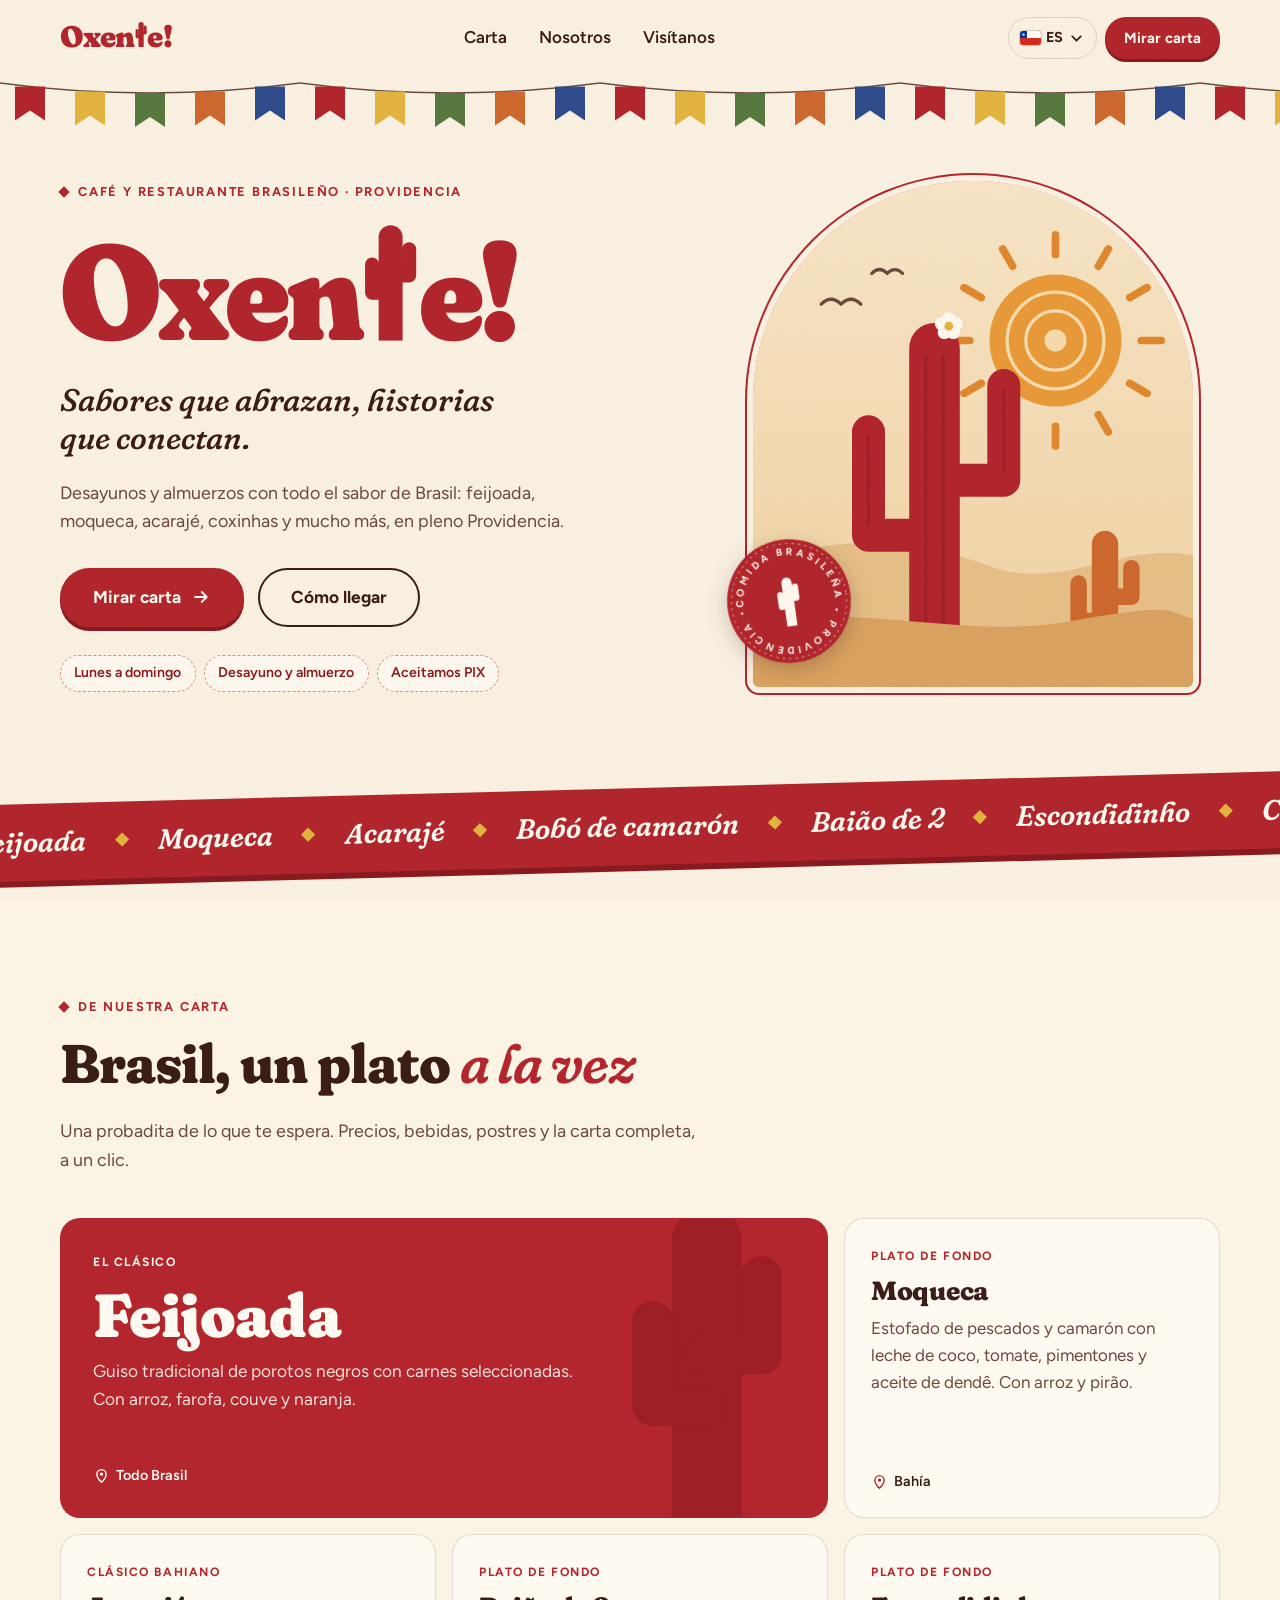
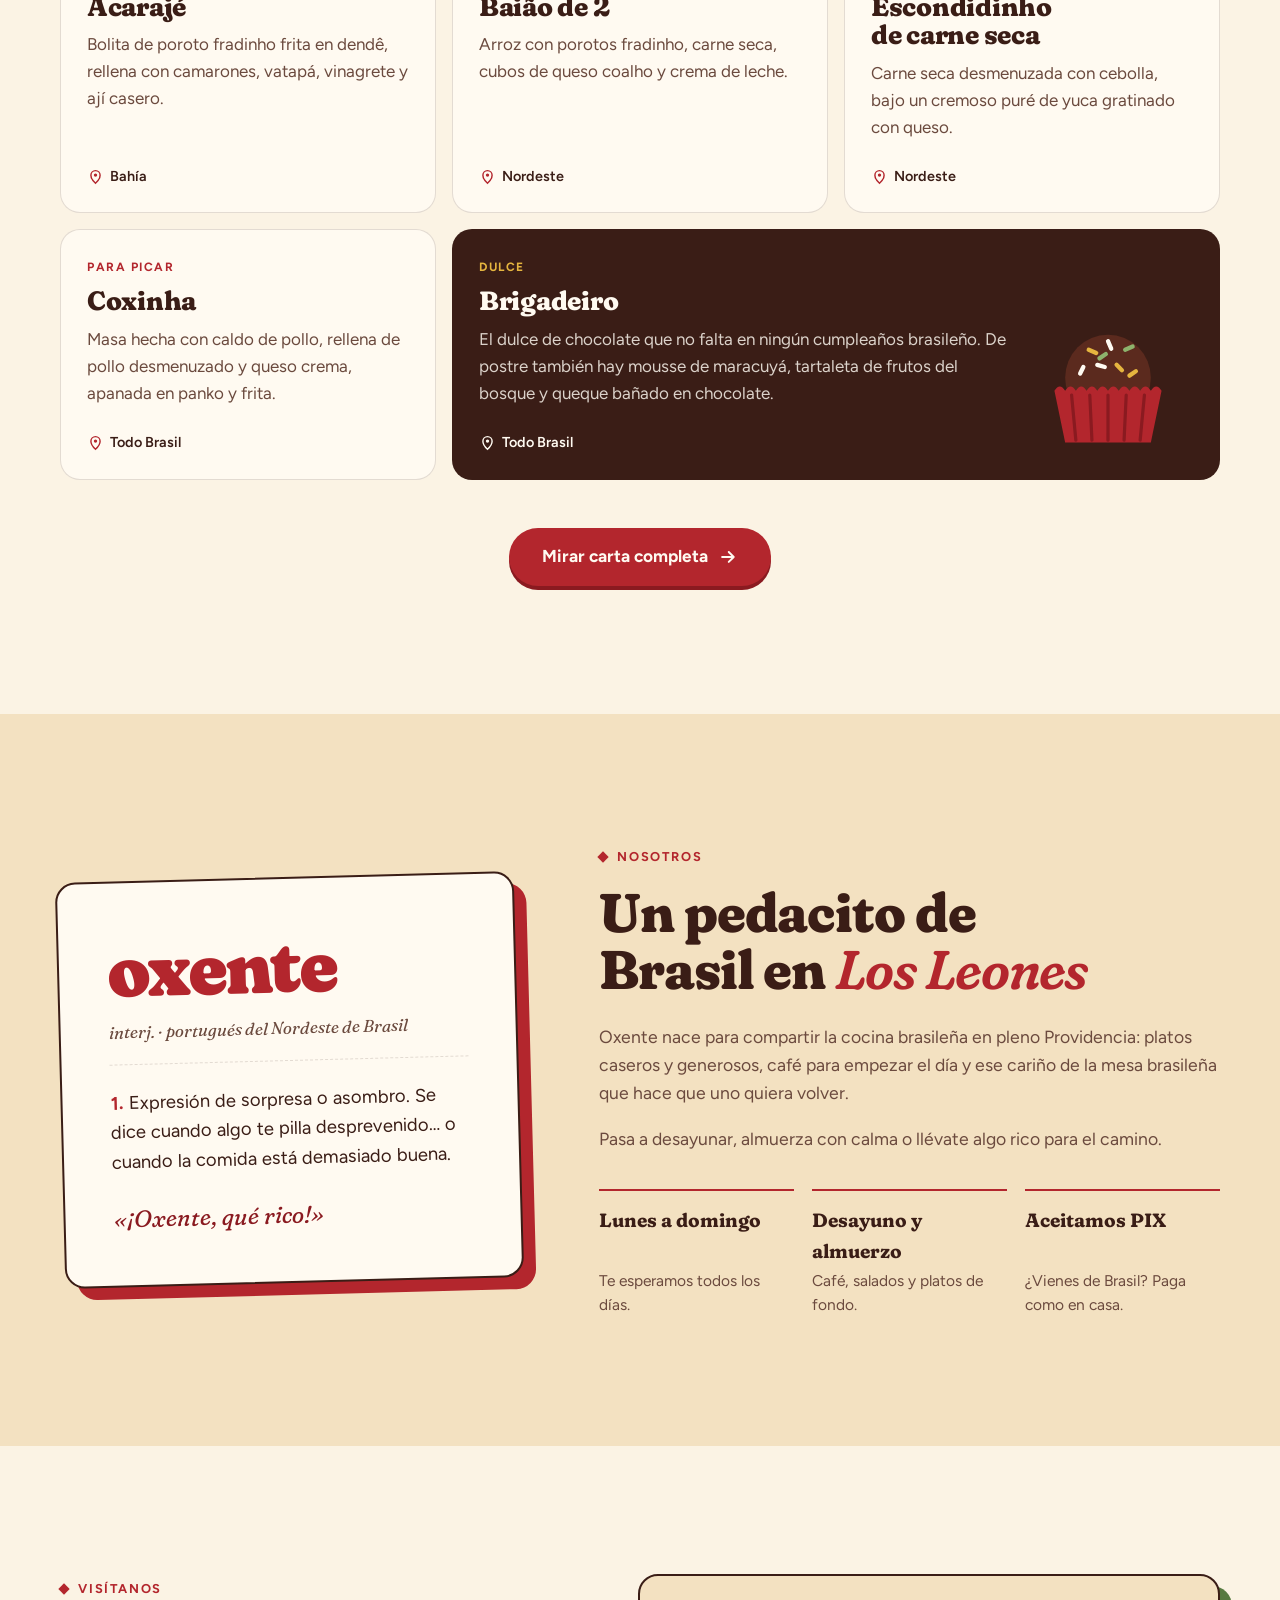
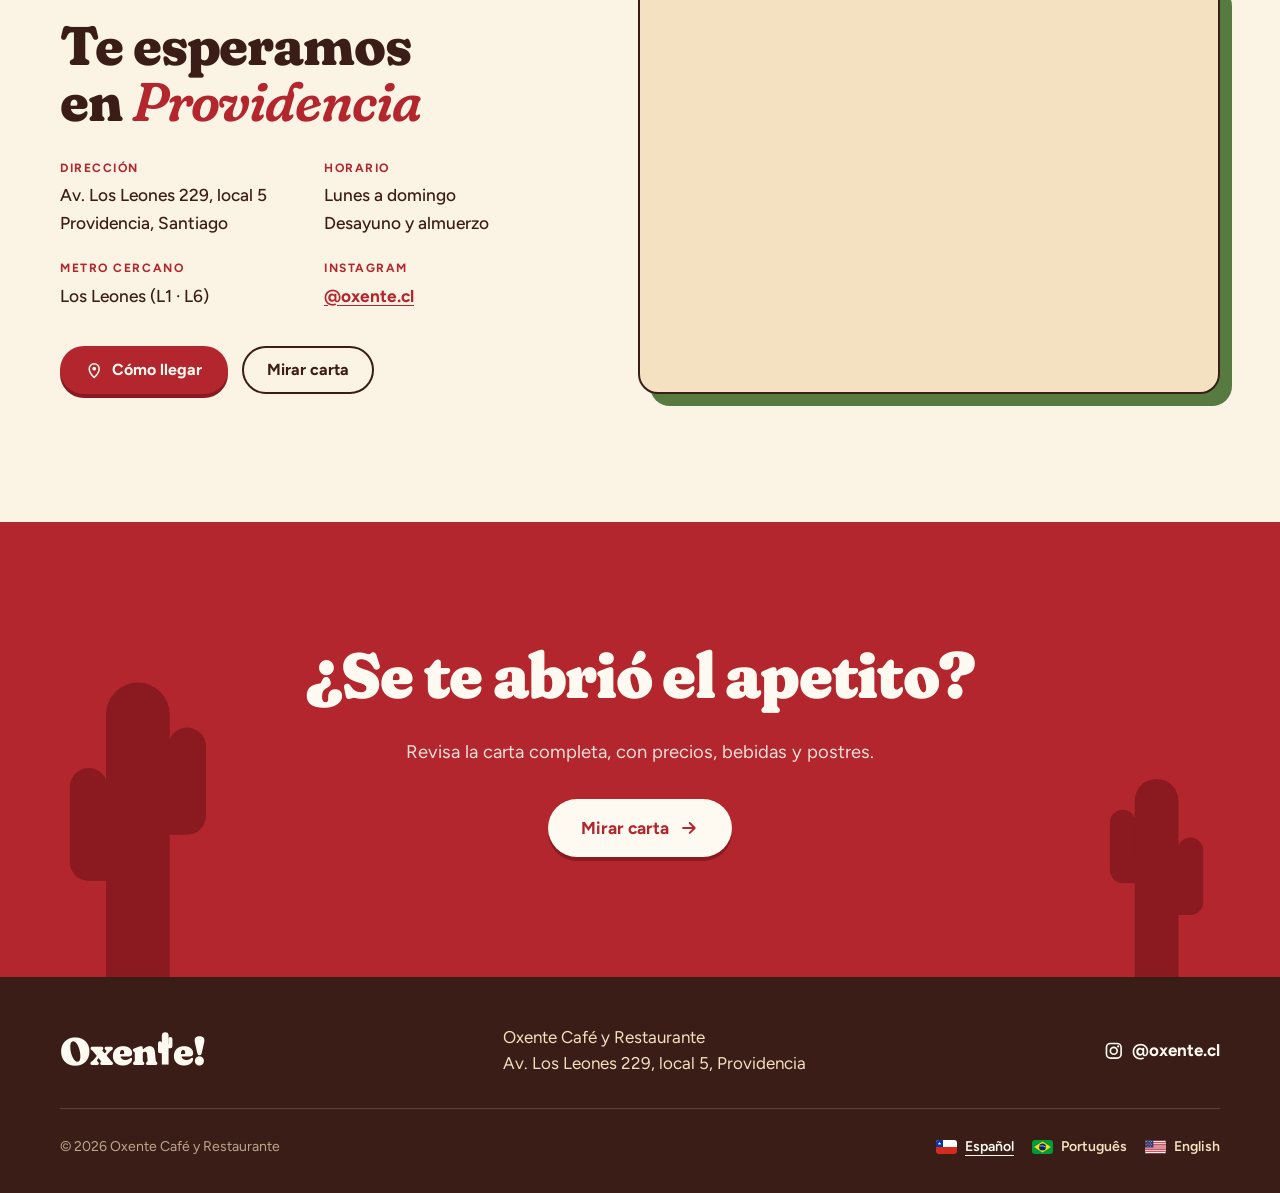
==== index.html @ 7cd8bceb "feat: website" ====
<!doctype html>
<html lang="es-CL">
<head>
  <meta charset="utf-8">
  <meta name="viewport" content="width=device-width, initial-scale=1">
  <title>Oxente! · Café y restaurante brasileño en Providencia</title>
  <meta name="description" content="Oxente Café y Restaurante: comida brasileña en Av. Los Leones 229, local 5, Providencia. Desayuno y almuerzo de lunes a domingo. Feijoada, moqueca, acarajé, coxinhas y más.">
  <meta name="theme-color" content="#B3262D">
  <meta property="og:type" content="website">
  <meta property="og:locale" content="es_CL">
  <meta property="og:locale:alternate" content="pt_BR">
  <meta property="og:locale:alternate" content="en_US">
  <meta property="og:site_name" content="Oxente!">
  <meta property="og:title" content="Oxente! · Café y restaurante brasileño">
  <meta property="og:description" content="Sabores que abrazan, historias que conectan. Av. Los Leones 229, local 5, Providencia.">
  <link rel="alternate" hreflang="es" href="./">
  <link rel="alternate" hreflang="pt-BR" href="pt/">
  <link rel="alternate" hreflang="en" href="en/">
  <link rel="icon" href="assets/favicon.svg" type="image/svg+xml">
  <link rel="preconnect" href="https://fonts.googleapis.com">
  <link rel="preconnect" href="https://fonts.gstatic.com" crossorigin>
  <link rel="stylesheet" href="https://fonts.googleapis.com/css2?family=Figtree:wght@400;500;600;700&family=Fraunces:ital,opsz,wght,SOFT@0,9..144,400..900,0..100;1,9..144,400..900,0..100&display=swap">
  <link rel="stylesheet" href="styles.css">
  <script src="main.js" defer></script>
  <script type="application/ld+json">
  {
    "@context": "https://schema.org",
    "@type": "Restaurant",
    "name": "Oxente Café y Restaurante",
    "description": "Café y restaurante de comida brasileña. Desayuno y almuerzo de lunes a domingo.",
    "servesCuisine": ["Brasileña"],
    "address": {
      "@type": "PostalAddress",
      "streetAddress": "Av. Los Leones 229, local 5",
      "addressLocality": "Providencia",
      "addressRegion": "Región Metropolitana",
      "addressCountry": "CL"
    },
    "hasMenu": "https://app.usacambio.cl/oxente-cd675135",
    "sameAs": ["https://www.instagram.com/oxente.cl"]
  }
  </script>
</head>
<body>
  <!-- Íconos reutilizables -->
  <svg class="sprite" aria-hidden="true" focusable="false">
    <defs>
      <symbol id="cactus-t" viewBox="0 0 60 110">
        <path d="M19 110V15a11 11 0 0 1 22 0v95z" fill="currentColor"/>
        <path d="M30 66H13V40M30 50h17V26" fill="none" stroke="currentColor" stroke-width="13" stroke-linecap="round" stroke-linejoin="round"/>
      </symbol>
      <symbol id="i-arrow" viewBox="0 0 24 24">
        <path d="M5 12h14M13 6l6 6-6 6" fill="none" stroke="currentColor" stroke-width="2.4" stroke-linecap="round" stroke-linejoin="round"/>
      </symbol>
      <symbol id="i-pin" viewBox="0 0 24 24">
        <path d="M12 21.5s6.5-5.8 6.5-11.3a6.5 6.5 0 1 0-13 0c0 5.5 6.5 11.3 6.5 11.3z" fill="none" stroke="currentColor" stroke-width="2"/>
        <circle cx="12" cy="10" r="2.4" fill="currentColor"/>
      </symbol>
      <symbol id="i-instagram" viewBox="0 0 24 24">
        <rect x="3" y="3" width="18" height="18" rx="5" fill="none" stroke="currentColor" stroke-width="2"/>
        <circle cx="12" cy="12" r="4.2" fill="none" stroke="currentColor" stroke-width="2"/>
        <circle cx="17.4" cy="6.6" r="1.3" fill="currentColor"/>
      </symbol>
      <symbol id="flag-cl" viewBox="0 0 30 20">
        <rect width="30" height="20" fill="#D52B1E"/>
        <rect width="30" height="10" fill="#FFFFFF"/>
        <rect width="10" height="10" fill="#0039A6"/>
        <path d="M5 2.4l.59 1.79h1.88l-1.52 1.12.58 1.79L5 6 3.47 7.1l.58-1.79-1.52-1.12h1.88z" fill="#FFFFFF"/>
      </symbol>
      <symbol id="flag-br" viewBox="0 0 30 20">
        <rect width="30" height="20" fill="#009C3B"/>
        <path d="M3 10l12-8 12 8-12 8z" fill="#FFDF00"/>
        <circle cx="15" cy="10" r="5" fill="#002776"/>
        <path d="M10.3 8.7q5-1.6 9.5 1.5" fill="none" stroke="#FFFFFF" stroke-width=".9"/>
      </symbol>
      <symbol id="flag-us" viewBox="0 0 30 20">
        <rect width="30" height="20" fill="#FFFFFF"/>
        <path d="M0 0h30v1.54H0zM0 3.08h30v1.54H0zM0 6.15h30v1.54H0zM0 9.23h30v1.54H0zM0 12.31h30v1.54H0zM0 15.38h30v1.54H0zM0 18.46h30V20H0z" fill="#B22234"/>
        <rect width="12" height="10.77" fill="#3C3B6E"/>
        <g fill="#FFFFFF"><circle cx="2.5" cy="2.2" r=".6"/><circle cx="6" cy="2.2" r=".6"/><circle cx="9.5" cy="2.2" r=".6"/><circle cx="4.25" cy="4.4" r=".6"/><circle cx="7.75" cy="4.4" r=".6"/><circle cx="2.5" cy="6.6" r=".6"/><circle cx="6" cy="6.6" r=".6"/><circle cx="9.5" cy="6.6" r=".6"/><circle cx="4.25" cy="8.8" r=".6"/><circle cx="7.75" cy="8.8" r=".6"/></g>
      </symbol>
      <symbol id="i-chevron" viewBox="0 0 24 24">
        <path d="M6 9l6 6 6-6" fill="none" stroke="currentColor" stroke-width="2.4" stroke-linecap="round" stroke-linejoin="round"/>
      </symbol>
    </defs>
  </svg>

  <a class="skip" href="#contenido">Saltar al contenido</a>

  <header class="site-header">
    <div class="wrap header-inner">
      <a class="brand" href="#inicio" aria-label="Oxente! Inicio">
        <span class="wordmark" aria-hidden="true">Oxen<svg class="cactus-t"><use href="#cactus-t"/></svg>e!</span>
      </a>
      <nav class="nav" aria-label="Principal">
        <a href="#carta">Carta</a>
        <a href="#nosotros">Nosotros</a>
        <a href="#visitanos">Visítanos</a>
      </nav>
      <div class="header-actions">
        <details class="lang">
          <summary aria-label="Idioma: Español">
            <svg class="flag" aria-hidden="true"><use href="#flag-cl"/></svg>
            <span>ES</span>
            <svg class="icon lang-chevron"><use href="#i-chevron"/></svg>
          </summary>
          <ul class="lang-menu">
            <li><a href="./" hreflang="es" lang="es" aria-current="page"><svg class="flag" aria-hidden="true"><use href="#flag-cl"/></svg><span class="lang-name">Español</span><span class="lang-code">ES</span></a></li>
            <li><a href="pt/" hreflang="pt-BR" lang="pt-BR"><svg class="flag" aria-hidden="true"><use href="#flag-br"/></svg><span class="lang-name">Português</span><span class="lang-code">PT</span></a></li>
            <li><a href="en/" hreflang="en" lang="en"><svg class="flag" aria-hidden="true"><use href="#flag-us"/></svg><span class="lang-name">English</span><span class="lang-code">EN</span></a></li>
          </ul>
        </details>
        <a class="btn btn-primary btn-sm" href="https://app.usacambio.cl/oxente-cd675135">Mirar carta</a>
      </div>
    </div>
  </header>

  <main id="contenido">
    <section class="hero" id="inicio">
      <div class="bunting" aria-hidden="true"></div>

      <div class="wrap hero-grid">
        <div class="hero-copy">
          <p class="eyebrow">Café y restaurante brasileño · Providencia</p>
          <h1 class="hero-title" aria-label="Oxente!">
            <span aria-hidden="true">Oxen<svg class="cactus-t"><use href="#cactus-t"/></svg>e!</span>
          </h1>
          <p class="tagline">Sabores que abrazan, historias que conectan.</p>
          <p class="lede">Desayunos y almuerzos con todo el sabor de Brasil: feijoada, moqueca, acarajé, coxinhas y mucho más, en pleno Providencia.</p>
          <div class="actions">
            <a class="btn btn-primary btn-lg" href="https://app.usacambio.cl/oxente-cd675135">
              Mirar carta
              <svg class="icon"><use href="#i-arrow"/></svg>
            </a>
            <a class="btn btn-ghost btn-lg" href="#visitanos">Cómo llegar</a>
          </div>
          <ul class="chips">
            <li>Lunes a domingo</li>
            <li>Desayuno y almuerzo</li>
            <li>Aceitamos PIX</li>
          </ul>
        </div>

        <div class="hero-art" aria-hidden="true">
          <div class="arch">
            <img class="scene" src="assets/hero-scene.svg" alt="" width="400" height="460">
          </div>
          <div class="badge">
            <svg viewBox="0 0 120 120" focusable="false">
              <defs>
                <path id="badge-circle" d="M60 60m-43 0a43 43 0 1 1 86 0a43 43 0 1 1-86 0"/>
              </defs>
              <circle cx="60" cy="60" r="58" fill="#B3262D"/>
              <circle cx="60" cy="60" r="54" fill="none" stroke="#FFFAF1" stroke-width="1" stroke-dasharray="2 4" opacity=".55"/>
              <g class="badge-ring">
                <text class="badge-text"><textPath href="#badge-circle" textLength="268">COMIDA BRASILEÑA • PROVIDENCIA • </textPath></text>
              </g>
              <use href="#cactus-t" x="47" y="36" width="26" height="48" color="#FFFAF1"/>
            </svg>
          </div>
        </div>
      </div>
    </section>

    <aside class="notice" data-until="2026-10-04T00:00:00-03:00" hidden>
      <div class="wrap notice-inner">
        <strong>Sábado 3 de octubre</strong>
        <span>No abrimos al público en horario de almuerzo por un evento. Volvemos a las 18:00 hrs.</span>
      </div>
    </aside>

    <div class="ticker" aria-hidden="true">
      <div class="ticker-track">
        <span>Feijoada</span><span>Moqueca</span><span>Acarajé</span><span>Bobó de camarón</span><span>Baião de 2</span><span>Escondidinho</span><span>Coxinha</span><span>Empadinha</span><span>Brigadeiro</span><span>Guaraná</span><span>Mousse de maracuyá</span>
        <span>Feijoada</span><span>Moqueca</span><span>Acarajé</span><span>Bobó de camarón</span><span>Baião de 2</span><span>Escondidinho</span><span>Coxinha</span><span>Empadinha</span><span>Brigadeiro</span><span>Guaraná</span><span>Mousse de maracuyá</span>
      </div>
    </div>

    <section class="section" id="carta">
      <div class="wrap">
        <header class="section-head">
          <p class="eyebrow">De nuestra carta</p>
          <h2>Brasil, un plato <em>a la vez</em></h2>
          <p>Una probadita de lo que te espera. Precios, bebidas, postres y la carta completa, a un clic.</p>
        </header>

        <div class="dishes">
          <article class="dish dish--feature">
            <svg class="dish-deco" aria-hidden="true" focusable="false"><use href="#cactus-t"/></svg>
            <p class="dish-tag">El clásico</p>
            <h3>Feijoada</h3>
            <p>Guiso tradicional de porotos negros con carnes seleccionadas. Con arroz, farofa, couve y naranja.</p>
            <p class="dish-origin"><svg class="icon"><use href="#i-pin"/></svg>Todo Brasil</p>
          </article>
          <article class="dish">
            <p class="dish-tag">Plato de fondo</p>
            <h3>Moqueca</h3>
            <p>Estofado de pescados y camarón con leche de coco, tomate, pimentones y aceite de dendê. Con arroz y pirão.</p>
            <p class="dish-origin"><svg class="icon"><use href="#i-pin"/></svg>Bahía</p>
          </article>
          <article class="dish">
            <p class="dish-tag">Clásico bahiano</p>
            <h3>Acarajé</h3>
            <p>Bolita de poroto fradinho frita en dendê, rellena con camarones, vatapá, vinagrete y ají casero.</p>
            <p class="dish-origin"><svg class="icon"><use href="#i-pin"/></svg>Bahía</p>
          </article>
          <article class="dish">
            <p class="dish-tag">Plato de fondo</p>
            <h3>Baião de 2</h3>
            <p>Arroz con porotos fradinho, carne seca, cubos de queso coalho y crema de leche.</p>
            <p class="dish-origin"><svg class="icon"><use href="#i-pin"/></svg>Nordeste</p>
          </article>
          <article class="dish">
            <p class="dish-tag">Plato de fondo</p>
            <h3>Escondidinho de carne seca</h3>
            <p>Carne seca desmenuzada con cebolla, bajo un cremoso puré de yuca gratinado con queso.</p>
            <p class="dish-origin"><svg class="icon"><use href="#i-pin"/></svg>Nordeste</p>
          </article>
          <article class="dish">
            <p class="dish-tag">Para picar</p>
            <h3>Coxinha</h3>
            <p>Masa hecha con caldo de pollo, rellena de pollo desmenuzado y queso crema, apanada en panko y frita.</p>
            <p class="dish-origin"><svg class="icon"><use href="#i-pin"/></svg>Todo Brasil</p>
          </article>
          <article class="dish dish--wide dish--choc">
            <img class="brig" src="assets/brigadeiro.svg" alt="" width="140" height="130">
            <p class="dish-tag">Dulce</p>
            <h3>Brigadeiro</h3>
            <p>El dulce de chocolate que no falta en ningún cumpleaños brasileño. De postre también hay mousse de maracuyá, tartaleta de frutos del bosque y queque bañado en chocolate.</p>
            <p class="dish-origin"><svg class="icon"><use href="#i-pin"/></svg>Todo Brasil</p>
          </article>
        </div>

        <div class="section-cta">
          <a class="btn btn-primary btn-lg" href="https://app.usacambio.cl/oxente-cd675135">
            Mirar carta completa
            <svg class="icon"><use href="#i-arrow"/></svg>
          </a>
        </div>
      </div>
    </section>

    <section class="section section--sand" id="nosotros">
      <div class="wrap about">
        <div class="definition">
          <p class="def-word">oxente</p>
          <p class="def-meta">interj. · portugués del Nordeste de Brasil</p>
          <p class="def-text"><span class="def-num">1.</span> Expresión de sorpresa o asombro. Se dice cuando algo te pilla desprevenido… o cuando la comida está demasiado buena.</p>
          <p class="def-example">«¡Oxente, qué rico!»</p>
        </div>
        <div class="about-copy">
          <p class="eyebrow">Nosotros</p>
          <h2>Un pedacito de Brasil en <em>Los Leones</em></h2>
          <p>Oxente nace para compartir la cocina brasileña en pleno Providencia: platos caseros y generosos, café para empezar el día y ese cariño de la mesa brasileña que hace que uno quiera volver.</p>
          <p>Pasa a desayunar, almuerza con calma o llévate algo rico para el camino.</p>
          <ul class="facts">
            <li><strong>Lunes a domingo</strong><span>Te esperamos todos los días.</span></li>
            <li><strong>Desayuno y almuerzo</strong><span>Café, salados y platos de fondo.</span></li>
            <li><strong>Aceitamos PIX</strong><span>¿Vienes de Brasil? Paga como en casa.</span></li>
          </ul>
        </div>
      </div>
    </section>

    <section class="section" id="visitanos">
      <div class="wrap visit">
        <div class="visit-info">
          <p class="eyebrow">Visítanos</p>
          <h2>Te esperamos en <em>Providencia</em></h2>
          <dl class="visit-list">
            <div>
              <dt>Dirección</dt>
              <dd>Av. Los Leones 229, local 5<br>Providencia, Santiago</dd>
            </div>
            <div>
              <dt>Horario</dt>
              <dd>Lunes a domingo<br>Desayuno y almuerzo</dd>
            </div>
            <div>
              <dt>Metro cercano</dt>
              <dd>Los Leones (L1 · L6)</dd>
            </div>
            <div>
              <dt>Instagram</dt>
              <dd><a href="https://www.instagram.com/oxente.cl" target="_blank" rel="noopener">@oxente.cl</a></dd>
            </div>
          </dl>
          <div class="actions">
            <a class="btn btn-primary" href="https://www.google.com/maps/dir/?api=1&amp;destination=Av.+Los+Leones+229,+Providencia,+Santiago,+Chile" target="_blank" rel="noopener">
              <svg class="icon"><use href="#i-pin"/></svg>
              Cómo llegar
            </a>
            <a class="btn btn-ghost" href="https://app.usacambio.cl/oxente-cd675135">Mirar carta</a>
          </div>
        </div>
        <div class="visit-map">
          <iframe
            title="Mapa: Oxente en Av. Los Leones 229, Providencia"
            src="https://www.google.com/maps?q=Av.%20Los%20Leones%20229%2C%20Providencia%2C%20Santiago%2C%20Chile&amp;hl=es&amp;output=embed"
            loading="lazy"
            referrerpolicy="no-referrer-when-downgrade"></iframe>
        </div>
      </div>
    </section>

    <section class="cta-band">
      <svg class="cta-cactus cta-cactus--left" aria-hidden="true" focusable="false"><use href="#cactus-t"/></svg>
      <svg class="cta-cactus cta-cactus--right" aria-hidden="true" focusable="false"><use href="#cactus-t"/></svg>
      <div class="wrap cta-inner">
        <h2>¿Se te abrió el apetito?</h2>
        <p>Revisa la carta completa, con precios, bebidas y postres.</p>
        <a class="btn btn-cream btn-lg" href="https://app.usacambio.cl/oxente-cd675135">
          Mirar carta
          <svg class="icon"><use href="#i-arrow"/></svg>
        </a>
      </div>
    </section>
  </main>

  <footer class="site-footer">
    <div class="wrap footer-inner">
      <span class="wordmark" aria-hidden="true">Oxen<svg class="cactus-t"><use href="#cactus-t"/></svg>e!</span>
      <p>Oxente Café y Restaurante<br>Av. Los Leones 229, local 5, Providencia</p>
      <a class="footer-ig" href="https://www.instagram.com/oxente.cl" target="_blank" rel="noopener">
        <svg class="icon"><use href="#i-instagram"/></svg>
        @oxente.cl
      </a>
    </div>
    <div class="wrap footer-legal">
      <p>© <span data-year>2026</span> Oxente Café y Restaurante</p>
      <nav class="footer-langs" aria-label="Idioma">
        <a href="./" lang="es" aria-current="page"><svg class="flag" aria-hidden="true"><use href="#flag-cl"/></svg>Español</a>
        <a href="pt/" lang="pt-BR"><svg class="flag" aria-hidden="true"><use href="#flag-br"/></svg>Português</a>
        <a href="en/" lang="en"><svg class="flag" aria-hidden="true"><use href="#flag-us"/></svg>English</a>
      </nav>
    </div>
  </footer>
</body>
</html>
---- styles.css ----
/* ==========================================================
   Oxente! · Café y restaurante brasileño
   ========================================================== */

:root {
  --cream: #FBF3E4;
  --paper: #FFFAF1;
  --sand: #F3E1C1;
  --red: #B3262D;
  --red-deep: #8A1A20;
  --terracotta: #CF6A2E;
  --mustard: #E5B53F;
  --green: #577A40;
  --blue: #2F4C8C;
  --ink: #3A1D16;
  --ink-soft: #6B4A3E;
  --line: rgba(58, 29, 22, 0.14);

  --font-display: "Fraunces", Georgia, "Times New Roman", serif;
  --font-body: "Figtree", system-ui, -apple-system, "Segoe UI", Roboto, sans-serif;

  --radius: 20px;
  --gutter: 16px;
  --header-h: 68px;

  color-scheme: light;
}

@media (min-width: 640px) {
  :root { --gutter: 24px; }
}

@media (min-width: 1024px) {
  :root { --gutter: 40px; --header-h: 76px; }
}

*,
*::before,
*::after {
  box-sizing: border-box;
}

html {
  scroll-behavior: smooth;
  scroll-padding-top: calc(var(--header-h) + 16px);
  -webkit-text-size-adjust: 100%;
}

body {
  margin: 0;
  background: var(--cream);
  color: var(--ink);
  font: 400 1.0625rem/1.6 var(--font-body);
  -webkit-font-smoothing: antialiased;
}

/* Recorta la cinta inclinada y la insignia sin crear scroll horizontal. */
main {
  display: block;
  overflow-x: clip;
}

/* Textura de papel */
body::after {
  content: "";
  position: fixed;
  inset: 0;
  z-index: 100;
  pointer-events: none;
  opacity: 0.5;
  mix-blend-mode: multiply;
  background-image: url("data:image/svg+xml;utf8,<svg xmlns='http://www.w3.org/2000/svg' width='180' height='180'><filter id='n'><feTurbulence type='fractalNoise' baseFrequency='.85' numOctaves='2' stitchTiles='stitch'/><feColorMatrix values='0 0 0 0 .23 0 0 0 0 .11 0 0 0 0 .08 .09 0 0 0 0'/></filter><rect width='100%' height='100%' filter='url(%23n)'/></svg>");
}

img,
svg {
  display: block;
}

a {
  color: inherit;
}

:focus-visible {
  outline: 3px solid var(--blue);
  outline-offset: 3px;
  border-radius: 6px;
}

.sprite {
  position: absolute;
  width: 0;
  height: 0;
  overflow: hidden;
}

.wrap {
  width: min(1160px, calc(100% - 2 * var(--gutter)));
  margin-inline: auto;
}

.skip {
  position: absolute;
  left: 16px;
  top: -100px;
  z-index: 200;
  padding: 12px 18px;
  border-radius: 999px;
  background: var(--ink);
  color: var(--paper);
  font-weight: 700;
  text-decoration: none;
}

.skip:focus {
  top: 12px;
}

.icon {
  width: 1.15em;
  height: 1.15em;
  flex: none;
}

/* ---------- Tipografía ---------- */

h1,
h2,
h3 {
  font-family: var(--font-display);
  font-variation-settings: "SOFT" 100;
  text-wrap: balance;
}

h2 {
  font-size: clamp(2.1rem, 5vw, 3.4rem);
  font-weight: 800;
  line-height: 1.04;
  letter-spacing: -0.02em;
  margin: 0.3em 0 0.45em;
}

h2 em {
  font-style: italic;
  font-weight: 600;
  color: var(--red);
}

p {
  text-wrap: pretty;
}

.eyebrow {
  display: inline-flex;
  align-items: center;
  gap: 10px;
  margin: 0;
  color: var(--red);
  font-size: 0.8rem;
  font-weight: 700;
  letter-spacing: 0.14em;
  line-height: 1.3;
  text-transform: uppercase;
}

.eyebrow::before {
  content: "";
  width: 8px;
  height: 8px;
  flex: none;
  background: currentColor;
  transform: rotate(45deg);
}

.wordmark {
  display: inline-block;
  font-family: var(--font-display);
  font-variation-settings: "SOFT" 100;
  font-weight: 900;
  line-height: 1;
  letter-spacing: -0.03em;
  white-space: nowrap;
}

.cactus-t {
  display: inline-block;
  width: 0.48em;
  height: 0.88em;
  margin: 0 -0.035em 0 -0.005em;
  vertical-align: baseline;
  overflow: visible;
}

/* ---------- Botones ---------- */

.btn {
  display: inline-flex;
  align-items: center;
  justify-content: center;
  gap: 0.55em;
  min-height: 48px;
  padding: 0.8em 1.45em;
  border: 2px solid transparent;
  border-radius: 999px;
  font: 700 1rem/1 var(--font-body);
  text-decoration: none;
  white-space: nowrap;
  cursor: pointer;
  transition: transform 0.15s ease, box-shadow 0.15s ease, background-color 0.2s ease, color 0.2s ease;
}

.btn-primary {
  background: var(--red);
  color: var(--paper);
  box-shadow: 0 4px 0 var(--red-deep);
}

.btn-primary:hover {
  transform: translateY(-2px);
  box-shadow: 0 6px 0 var(--red-deep);
}

.btn-primary:active {
  transform: translateY(2px);
  box-shadow: 0 2px 0 var(--red-deep);
}

.btn-ghost {
  background: transparent;
  color: var(--ink);
  border-color: var(--ink);
}

.btn-ghost:hover {
  background: var(--ink);
  color: var(--paper);
}

.btn-cream {
  background: var(--paper);
  color: var(--red);
  box-shadow: 0 4px 0 var(--red-deep);
}

.btn-cream:hover {
  transform: translateY(-2px);
  box-shadow: 0 6px 0 var(--red-deep);
}

.btn-cream:active {
  transform: translateY(2px);
  box-shadow: 0 2px 0 var(--red-deep);
}

.btn-sm {
  min-height: 42px;
  padding: 0.65em 1.15em;
  font-size: 0.92rem;
}

.btn-sm.btn-primary {
  box-shadow: 0 3px 0 var(--red-deep);
}

.btn-lg {
  min-height: 56px;
  padding: 1em 1.8em;
  font-size: 1.08rem;
}

.btn .icon {
  transition: transform 0.2s ease;
}

.btn:hover .icon {
  transform: translateX(3px);
}

.actions {
  display: flex;
  flex-wrap: wrap;
  gap: 14px;
}

/* ---------- Header ---------- */

.site-header {
  position: sticky;
  top: 0;
  z-index: 50;
  background: rgba(251, 243, 228, 0.9);
  -webkit-backdrop-filter: blur(10px);
  backdrop-filter: blur(10px);
  border-bottom: 1px solid transparent;
  transition: border-color 0.2s ease, box-shadow 0.2s ease;
}

.site-header.is-scrolled {
  border-color: var(--line);
  box-shadow: 0 6px 20px -14px rgba(58, 29, 22, 0.35);
}

.header-inner {
  display: flex;
  align-items: center;
  justify-content: space-between;
  gap: 12px;
  height: var(--header-h);
}

.brand {
  color: var(--red);
  text-decoration: none;
}

.brand .wordmark {
  font-size: clamp(1.55rem, 6vw, 1.85rem);
}

.header-actions {
  display: flex;
  align-items: center;
  gap: 8px;
}

/* ---------- Selector de idioma ---------- */

.lang {
  position: relative;
}

.lang summary {
  display: inline-flex;
  align-items: center;
  gap: 5px;
  min-height: 42px;
  padding: 0 11px;
  border: 1.5px solid var(--line);
  border-radius: 999px;
  font-size: 0.9rem;
  font-weight: 700;
  list-style: none;
  cursor: pointer;
  user-select: none;
  transition: border-color 0.2s ease, background-color 0.2s ease;
}

.lang summary::-webkit-details-marker {
  display: none;
}

.lang summary:hover,
.lang[open] summary {
  border-color: var(--ink);
  background: var(--paper);
}

.lang .icon {
  width: 17px;
  height: 17px;
}

.flag {
  width: 21px;
  height: 14px;
  flex: none;
  overflow: hidden;
  border-radius: 3px;
  box-shadow: 0 0 0 1px rgba(58, 29, 22, 0.18);
}

.lang-chevron {
  display: none;
  transition: transform 0.2s ease;
}

.lang[open] .lang-chevron {
  transform: rotate(180deg);
}

.lang-menu {
  position: absolute;
  top: calc(100% + 8px);
  right: 0;
  z-index: 60;
  min-width: 180px;
  margin: 0;
  padding: 6px;
  border: 1.5px solid var(--ink);
  border-radius: 14px;
  background: var(--paper);
  box-shadow: 6px 6px 0 var(--red);
  list-style: none;
}

.lang-menu a {
  display: flex;
  align-items: center;
  gap: 10px;
  min-height: 44px;
  padding: 0 12px;
  border-radius: 9px;
  font-weight: 600;
  text-decoration: none;
}

.lang-menu a:hover {
  background: var(--sand);
}

.lang-name {
  flex: 1;
}

.lang-menu .lang-code {
  margin-left: 12px;
  color: var(--ink-soft);
  font-size: 0.78rem;
  font-weight: 700;
  letter-spacing: 0.08em;
}

.lang-menu a[aria-current="page"] {
  color: var(--red);
}

.lang-menu a[aria-current="page"] .lang-code {
  color: var(--red);
}

@media (min-width: 420px) {
  .lang-chevron { display: block; }
}

.nav {
  display: none;
  gap: 32px;
}

.nav a {
  position: relative;
  font-weight: 600;
  text-decoration: none;
}

.nav a::after {
  content: "";
  position: absolute;
  left: 0;
  right: 0;
  bottom: -4px;
  height: 2px;
  background: var(--red);
  transform: scaleX(0);
  transform-origin: left;
  transition: transform 0.2s ease;
}

.nav a:hover {
  color: var(--red);
}

.nav a:hover::after {
  transform: scaleX(1);
}

@media (min-width: 820px) {
  .nav { display: flex; }
}

/* ---------- Hero ---------- */

.hero {
  position: relative;
  padding-bottom: clamp(56px, 8vw, 96px);
}

.bunting {
  height: 60px;
  margin-bottom: clamp(16px, 4vw, 40px);
  background: url("assets/bunting.svg") repeat-x left top / 300px 60px;
}

.hero-grid {
  display: grid;
  gap: 48px;
  align-items: center;
}

.hero-copy {
  container-type: inline-size;
}

.hero-title {
  margin: 0.12em 0 0.18em;
  color: var(--red);
  font-size: clamp(4rem, 13vw, 8.5rem);
  font-size: clamp(4rem, 24cqi, 8.5rem);
  font-weight: 900;
  line-height: 0.95;
  letter-spacing: -0.035em;
}

.hero-title > span {
  white-space: nowrap;
}

.tagline {
  margin: 0 0 0.7em;
  font-family: var(--font-display);
  font-variation-settings: "SOFT" 100;
  font-size: clamp(1.4rem, 3.4vw, 1.95rem);
  font-style: italic;
  font-weight: 500;
  line-height: 1.22;
}

.lede {
  max-width: 34rem;
  margin: 0 0 32px;
  color: var(--ink-soft);
  font-size: 1.12rem;
}

.chips {
  display: flex;
  flex-wrap: wrap;
  gap: 8px;
  margin: 28px 0 0;
  padding: 0;
  list-style: none;
}

.chips li {
  padding: 0.45em 0.95em;
  border: 1.5px dashed rgba(179, 38, 45, 0.5);
  border-radius: 999px;
  background: var(--paper);
  color: var(--red-deep);
  font-size: 0.88rem;
  font-weight: 600;
}

.hero-art {
  position: relative;
  width: 100%;
  max-width: 330px;
  margin-inline: auto;
}

.arch {
  overflow: hidden;
  border-radius: 999px 999px 28px 28px;
  background: linear-gradient(180deg, #F8E7C8 0%, #F2D4A4 100%);
  box-shadow: 0 0 0 6px var(--cream), 0 0 0 8px var(--red);
}

.scene {
  width: 100%;
  height: auto;
}

.badge {
  position: absolute;
  left: -6px;
  bottom: 22px;
  width: 30%;
  min-width: 96px;
  max-width: 128px;
  transform: rotate(-8deg);
  filter: drop-shadow(0 6px 10px rgba(58, 29, 22, 0.25));
}

.badge-text {
  fill: var(--paper);
  font-family: var(--font-body);
  font-size: 9.5px;
  font-weight: 700;
  letter-spacing: 1px;
}

.badge-ring {
  transform-origin: 60px 60px;
  animation: spin 30s linear infinite;
}

@keyframes spin {
  to { transform: rotate(360deg); }
}

@media (min-width: 640px) {
  .hero-art { max-width: 400px; }
}

@media (min-width: 900px) {
  .hero-grid {
    grid-template-columns: 1.1fr 0.9fr;
    gap: 64px;
  }

  .hero-art { max-width: 440px; }
  .badge { left: -28px; }
}

/* ---------- Aviso temporal ---------- */

.notice {
  background: var(--mustard);
  color: var(--ink);
}

.notice-inner {
  display: flex;
  flex-wrap: wrap;
  align-items: baseline;
  justify-content: center;
  gap: 4px 12px;
  padding: 14px 0;
  font-size: 0.98rem;
  text-align: center;
}

.notice strong {
  font-family: var(--font-display);
  font-variation-settings: "SOFT" 100;
  font-size: 1.1rem;
}

/* ---------- Cinta de platos ---------- */

.ticker {
  position: relative;
  z-index: 1;
  margin-inline: -2%;
  padding: 16px 0;
  overflow: hidden;
  background: var(--red);
  color: var(--paper);
  transform: rotate(-1.5deg);
  box-shadow: 0 6px 0 var(--red-deep);
}

.ticker-track {
  display: flex;
  width: max-content;
  animation: ticker 50s linear infinite;
}

.ticker-track span {
  display: inline-flex;
  align-items: center;
  font-family: var(--font-display);
  font-variation-settings: "SOFT" 100;
  font-size: clamp(1.25rem, 2.6vw, 1.75rem);
  font-style: italic;
  font-weight: 600;
  white-space: nowrap;
}

.ticker-track span::after {
  content: "";
  width: 10px;
  height: 10px;
  margin: 0 1.1em;
  background: var(--mustard);
  transform: rotate(45deg);
}

@keyframes ticker {
  to { transform: translateX(-50%); }
}

/* ---------- Secciones ---------- */

.section {
  padding: clamp(72px, 11vw, 128px) 0;
}

.section--sand {
  background: var(--sand);
}

.section-head {
  max-width: 40rem;
  margin-bottom: 44px;
}

.section-head > p:last-child {
  margin: 0;
  color: var(--ink-soft);
  font-size: 1.12rem;
}

.section-cta {
  display: flex;
  flex-direction: column;
  align-items: center;
  gap: 14px;
  margin-top: 48px;
}

.section-note {
  margin: 0;
  color: var(--ink-soft);
  font-size: 0.92rem;
}

/* ---------- Carta ---------- */

.dishes {
  display: grid;
  grid-template-columns: 1fr;
  gap: 16px;
}

.dish {
  position: relative;
  display: flex;
  flex-direction: column;
  gap: 10px;
  padding: 28px 26px 24px;
  overflow: hidden;
  border: 1.5px solid var(--line);
  border-radius: var(--radius);
  background: var(--paper);
}

.dish > * {
  position: relative;
  margin: 0;
}

.dish h3 {
  font-size: 1.65rem;
  font-weight: 800;
  line-height: 1.08;
  letter-spacing: -0.01em;
}

.dish p {
  color: var(--ink-soft);
}

.dish .dish-tag {
  color: var(--red);
  font-size: 0.75rem;
  font-weight: 700;
  letter-spacing: 0.13em;
  text-transform: uppercase;
}

.dish .dish-origin {
  display: flex;
  align-items: center;
  gap: 6px;
  margin-top: auto;
  padding-top: 14px;
  color: var(--ink);
  font-size: 0.9rem;
  font-weight: 600;
}

.dish-origin .icon {
  width: 17px;
  height: 17px;
  color: var(--red);
}

.dish--feature {
  min-height: 300px;
  padding: 34px 32px 30px;
  border-color: transparent;
  background: var(--red);
  color: var(--paper);
}

.dish--feature h3 {
  font-size: clamp(2.6rem, 6vw, 3.8rem);
  font-weight: 900;
}

.dish--feature p {
  max-width: 30rem;
  color: rgba(255, 250, 241, 0.88);
  font-size: 1.08rem;
}

.dish--feature .dish-tag,
.dish--feature .dish-origin,
.dish--feature .dish-origin .icon {
  color: var(--paper);
}

.dish-deco {
  position: absolute !important;
  right: -18px;
  bottom: -28px;
  width: auto;
  height: 118%;
  aspect-ratio: 60 / 110;
  color: var(--red-deep);
  opacity: 0.55;
}

.dish--choc {
  border-color: transparent;
  background: var(--ink);
  color: var(--paper);
}

.dish--choc p {
  color: rgba(255, 250, 241, 0.82);
}

.dish--choc .dish-tag {
  color: var(--mustard);
}

.dish--choc .dish-origin,
.dish--choc .dish-origin .icon {
  color: var(--paper);
}

.brig {
  width: 96px;
  height: auto;
  margin: -6px 0 4px -6px !important;
}

@media (min-width: 640px) {
  .dishes { grid-template-columns: repeat(2, 1fr); }
  .dish--feature { grid-column: span 2; }
  .dish-deco { right: 24px; }
}

@media (min-width: 1000px) {
  .dishes { grid-template-columns: repeat(3, 1fr); }
  .dish--wide { grid-column: span 2; }

  .dish--choc { padding-right: 210px; }

  .brig {
    position: absolute !important;
    right: 36px;
    bottom: 28px;
    width: 150px;
    margin: 0 !important;
  }
}

/* ---------- Nosotros ---------- */

.about {
  display: grid;
  gap: 56px;
  align-items: center;
}

.definition {
  padding: clamp(28px, 5vw, 48px);
  border: 2px solid var(--ink);
  border-radius: var(--radius);
  background: var(--paper);
  box-shadow: 8px 8px 0 var(--red);
  transform: rotate(-1.5deg);
}

.definition p {
  margin: 0;
}

.definition .def-word {
  color: var(--red);
  font-family: var(--font-display);
  font-variation-settings: "SOFT" 100;
  font-size: clamp(3.2rem, 9vw, 4.8rem);
  font-weight: 900;
  line-height: 1;
  letter-spacing: -0.03em;
}

.definition .def-meta {
  margin: 0.6em 0 1.4em;
  padding-bottom: 1.1em;
  border-bottom: 1.5px dashed var(--line);
  color: var(--ink-soft);
  font-family: var(--font-display);
  font-style: italic;
}

.def-text {
  font-size: 1.15rem;
}

.def-num {
  color: var(--red);
  font-weight: 700;
}

.definition .def-example {
  margin-top: 1em;
  color: var(--red-deep);
  font-family: var(--font-display);
  font-variation-settings: "SOFT" 100;
  font-size: 1.45rem;
  font-style: italic;
}

.about-copy > p:not(.eyebrow) {
  margin: 0 0 1em;
  color: var(--ink-soft);
  font-size: 1.1rem;
}

.facts {
  display: grid;
  gap: 18px;
  margin: 36px 0 0;
  padding: 0;
  list-style: none;
}

.facts li {
  display: grid;
  gap: 2px;
  padding-top: 14px;
  border-top: 2px solid var(--red);
}

.facts strong {
  font-family: var(--font-display);
  font-variation-settings: "SOFT" 100;
  font-size: 1.2rem;
  font-weight: 700;
}

.facts span {
  color: var(--ink-soft);
  font-size: 0.97rem;
}

@media (min-width: 640px) {
  .facts {
    grid-template-columns: repeat(3, 1fr);
    column-gap: 18px;
  }

  .facts li {
    grid-row: span 2;
    grid-template-rows: subgrid;
    row-gap: 2px;
  }

  .definition { box-shadow: 12px 12px 0 var(--red); }
}

@media (min-width: 900px) {
  .about {
    grid-template-columns: 0.85fr 1.15fr;
    gap: 80px;
  }
}

/* ---------- Visítanos ---------- */

.visit {
  display: grid;
  gap: 48px;
}

.visit-list {
  display: grid;
  gap: 22px;
  margin: 28px 0 36px;
}

.visit-list dt {
  color: var(--red);
  font-size: 0.75rem;
  font-weight: 700;
  letter-spacing: 0.13em;
  text-transform: uppercase;
}

.visit-list dd {
  margin: 4px 0 0;
  font-size: 1.08rem;
  font-weight: 500;
}

.visit-list dd a {
  color: var(--red);
  font-weight: 700;
  text-underline-offset: 3px;
}

.visit-map {
  min-height: 340px;
  overflow: hidden;
  border: 2px solid var(--ink);
  border-radius: var(--radius);
  background: var(--sand);
  box-shadow: 8px 8px 0 var(--green);
}

.visit-map iframe {
  display: block;
  width: 100%;
  height: 100%;
  min-height: 340px;
  border: 0;
  filter: sepia(0.2) saturate(0.95);
}

@media (min-width: 560px) {
  .visit-list { grid-template-columns: repeat(2, 1fr); }
}

@media (min-width: 900px) {
  .visit {
    grid-template-columns: 1fr 1.15fr;
    gap: 72px;
    align-items: stretch;
  }

  .visit-map { box-shadow: 12px 12px 0 var(--green); }
}

/* ---------- CTA final ---------- */

.cta-band {
  position: relative;
  overflow: hidden;
  padding: clamp(72px, 11vw, 120px) 0;
  background: var(--red);
  color: var(--paper);
  text-align: center;
}

.cta-inner {
  position: relative;
  display: flex;
  flex-direction: column;
  align-items: center;
}

.cta-band h2 {
  margin-top: 0;
  font-size: clamp(2.3rem, 6vw, 4rem);
  font-weight: 900;
}

.cta-band p {
  max-width: 30rem;
  margin: 0 0 32px;
  color: rgba(255, 250, 241, 0.88);
  font-size: 1.15rem;
}

.cta-cactus {
  position: absolute;
  bottom: -12px;
  width: auto;
  height: 70%;
  aspect-ratio: 60 / 110;
  color: var(--red-deep);
}

.cta-cactus--left {
  left: 4%;
}

.cta-cactus--right {
  right: 5%;
  height: 48%;
  transform: scaleX(-1);
}

@media (max-width: 719px) {
  .cta-cactus { opacity: 0.45; }
}

/* ---------- Footer ---------- */

.site-footer {
  padding: 48px 0 28px;
  background: var(--ink);
  color: var(--sand);
}

.footer-inner {
  display: flex;
  flex-wrap: wrap;
  align-items: center;
  justify-content: space-between;
  gap: 20px 40px;
}

.site-footer .wordmark {
  color: var(--paper);
  font-size: 2.4rem;
}

.footer-inner p {
  margin: 0;
  line-height: 1.5;
}

.footer-ig {
  display: inline-flex;
  align-items: center;
  gap: 8px;
  min-height: 44px;
  color: var(--paper);
  font-weight: 700;
  text-decoration: none;
}

.footer-ig:hover {
  color: var(--mustard);
}

.footer-legal {
  display: flex;
  flex-wrap: wrap;
  align-items: center;
  justify-content: space-between;
  gap: 8px 24px;
  margin-top: 32px;
  padding-top: 20px;
  border-top: 1px solid rgba(243, 225, 193, 0.18);
  color: rgba(243, 225, 193, 0.7);
  font-size: 0.88rem;
}

.footer-legal p {
  margin: 0;
}

.footer-langs {
  display: flex;
  gap: 4px 18px;
  flex-wrap: wrap;
}

.footer-langs a {
  display: inline-flex;
  align-items: center;
  gap: 8px;
  min-height: 36px;
  color: var(--sand);
  font-weight: 600;
  text-decoration: none;
}

.footer-langs a:hover {
  color: var(--mustard);
}

.footer-langs a[aria-current="page"] {
  color: var(--paper);
  text-decoration: underline;
  text-underline-offset: 4px;
}

/* ---------- Movimiento reducido ---------- */

@media (prefers-reduced-motion: reduce) {
  html { scroll-behavior: auto; }

  .ticker-track,
  .badge-ring {
    animation: none;
  }

  .btn,
  .btn .icon {
    transition: none;
  }
}
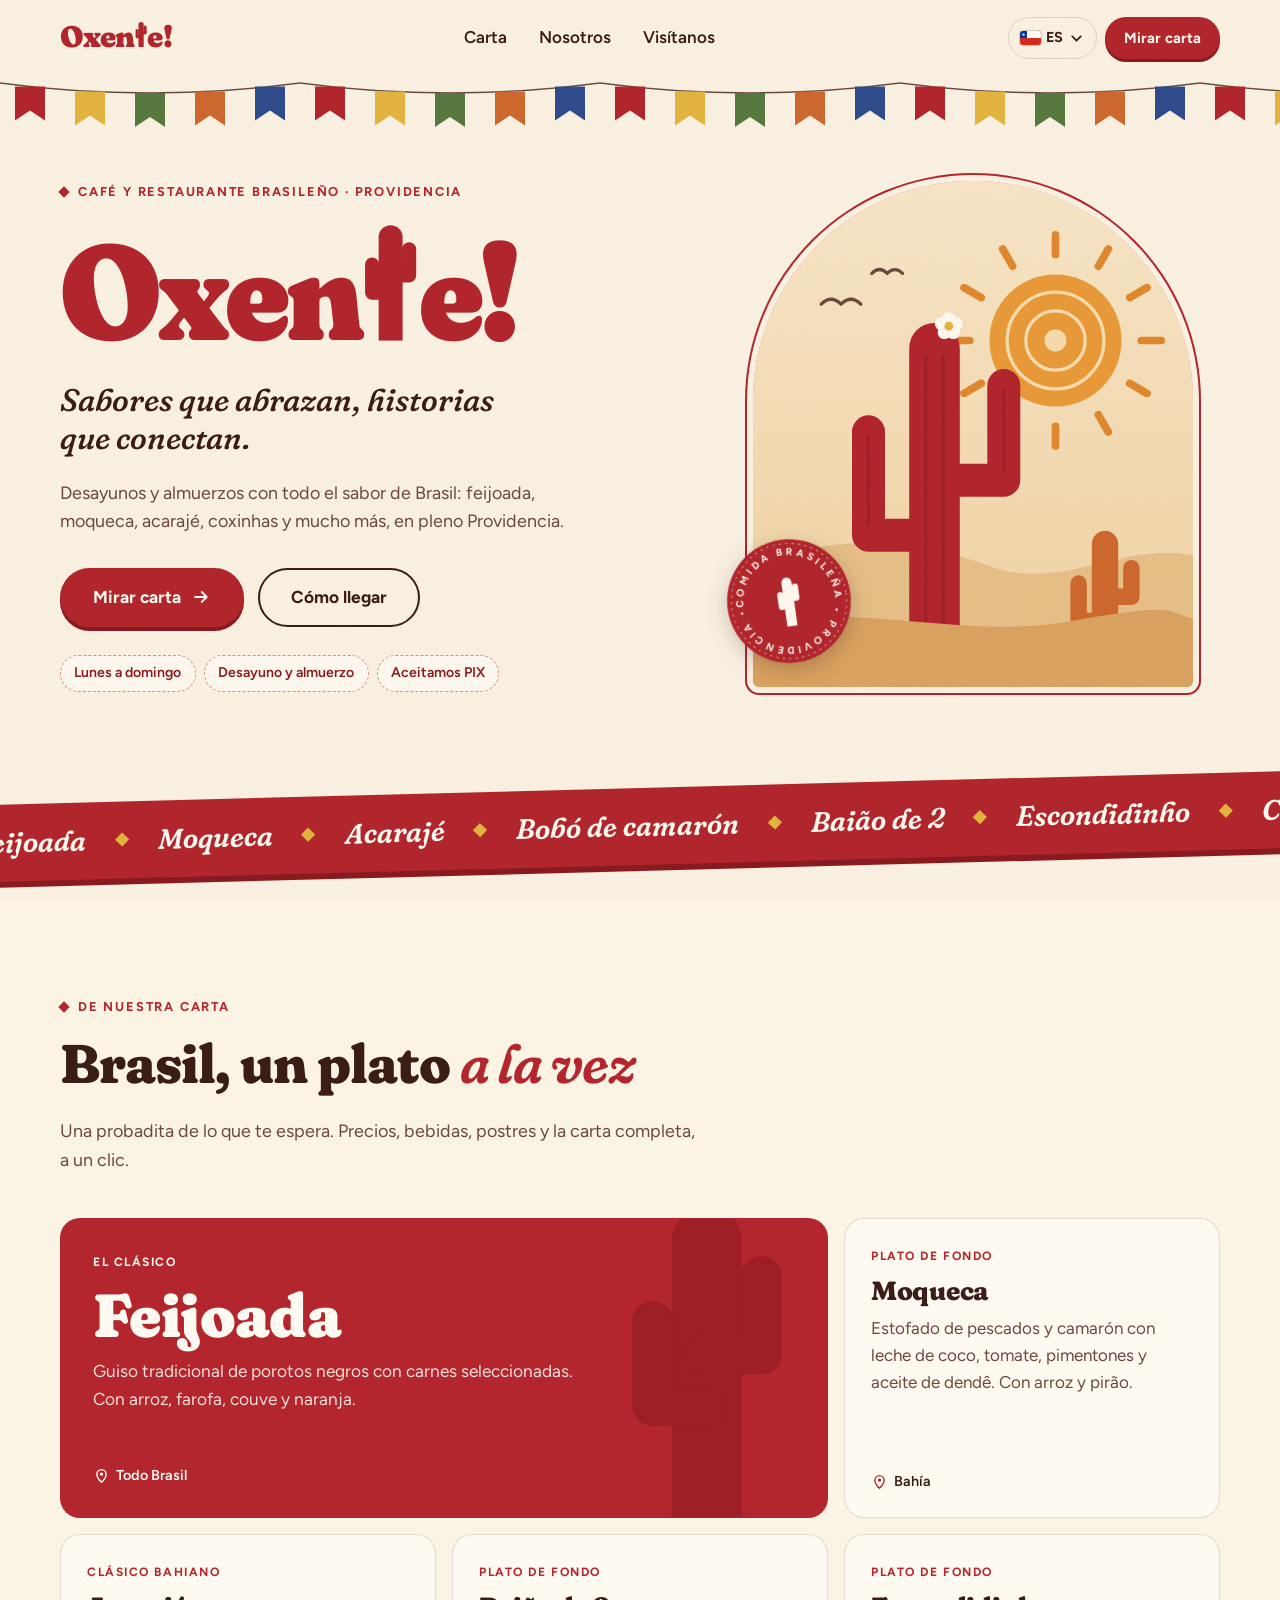
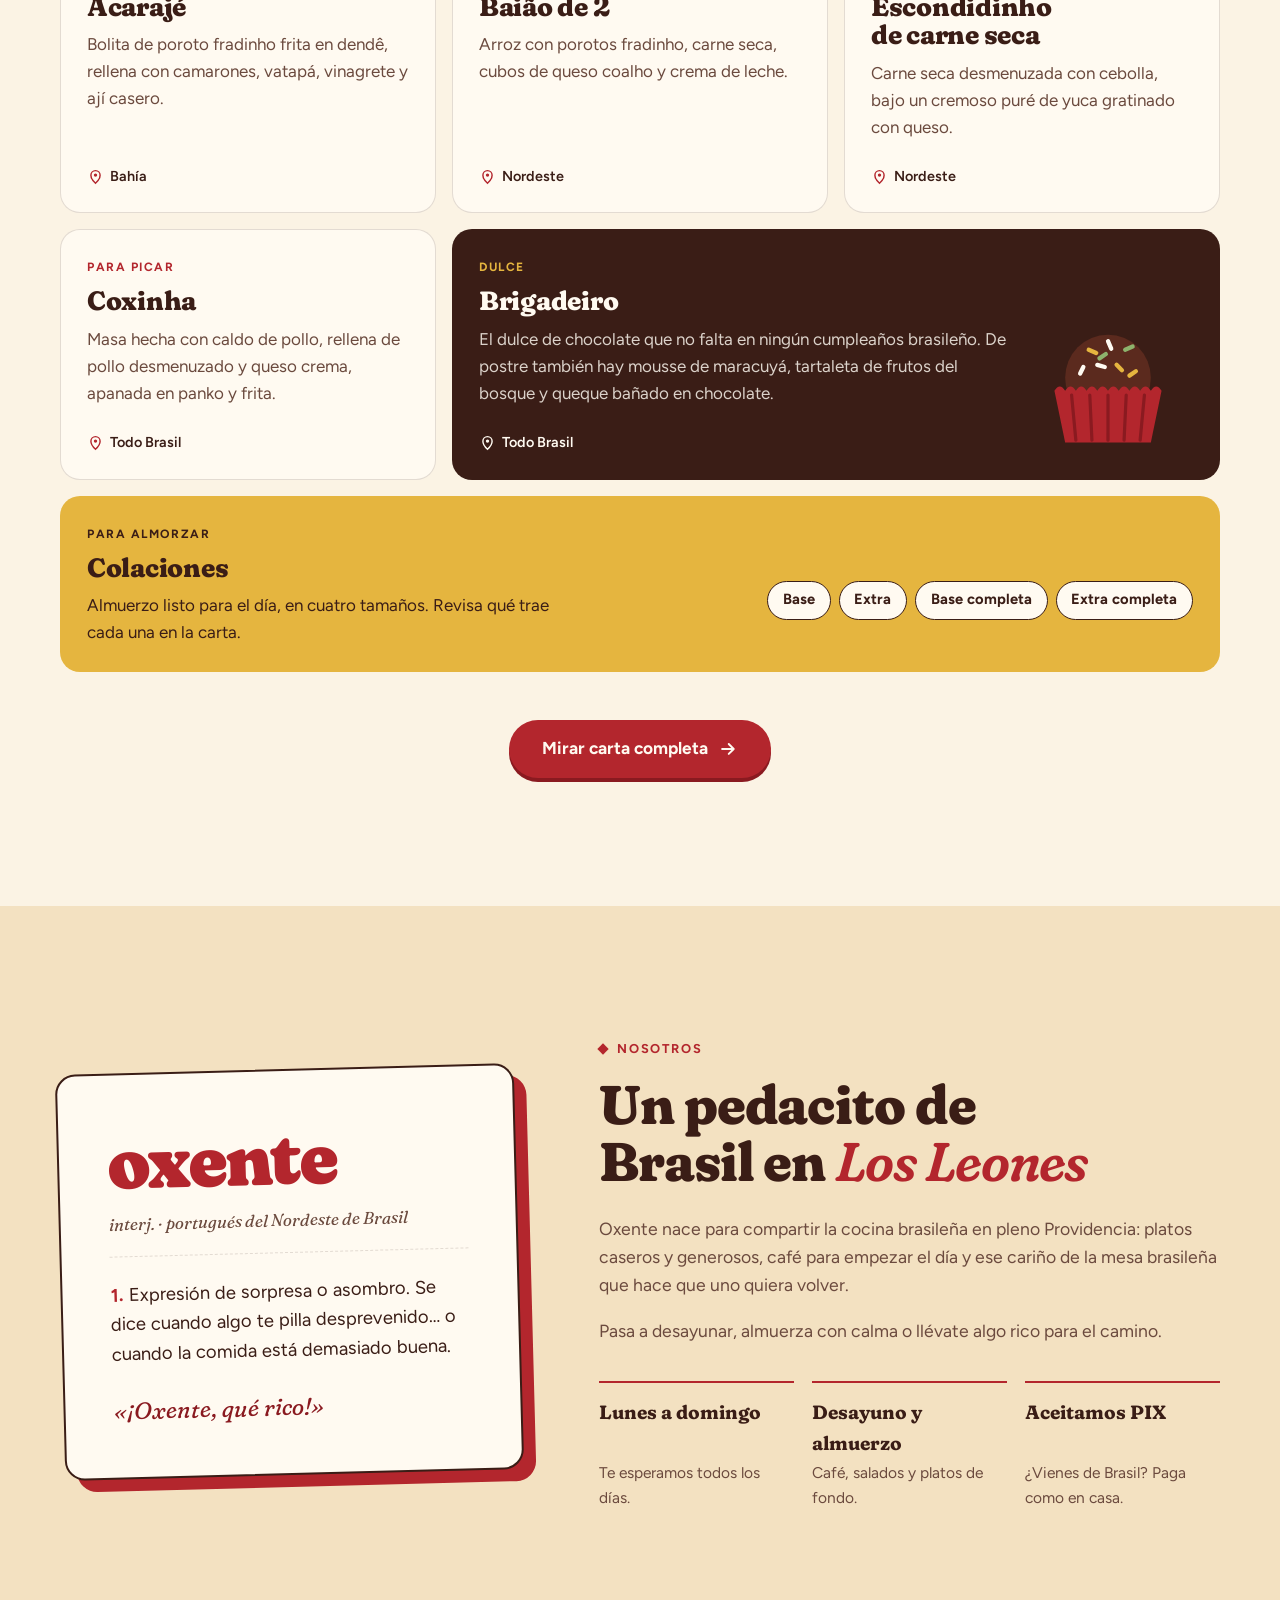
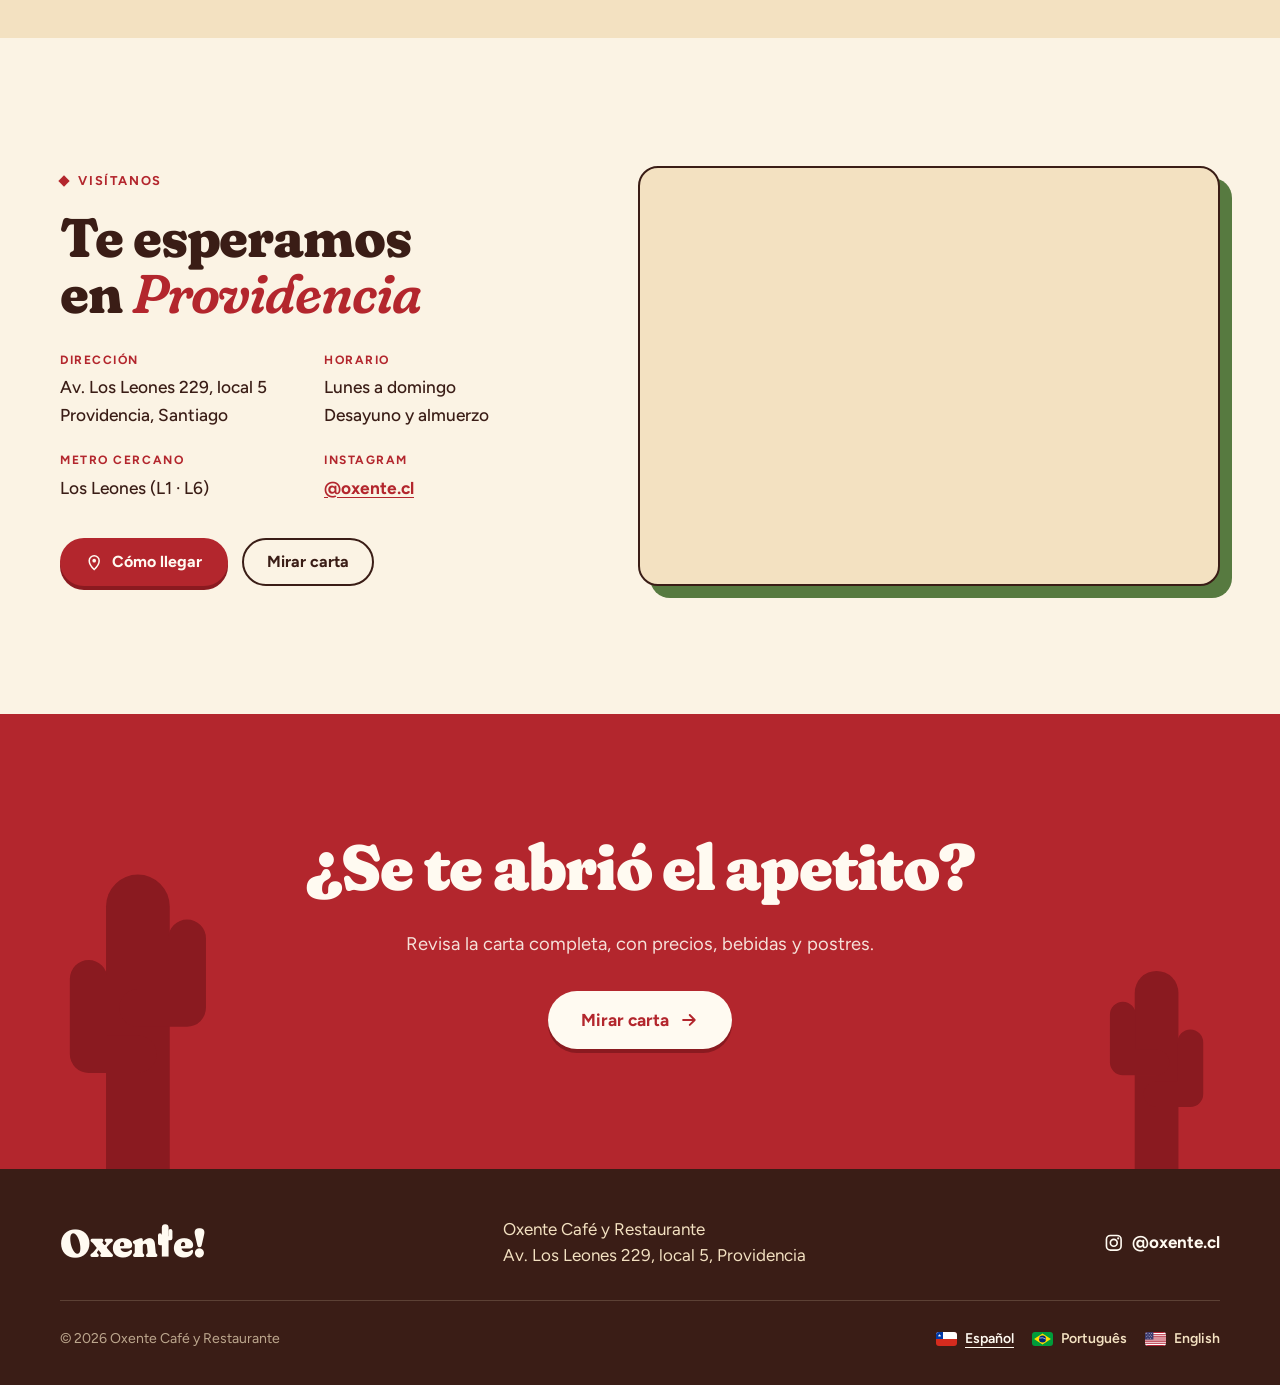
==== commit d6b976f5: "Update menu URL and highlight lunch combos - Point every menu button and the /carta redirect to the " ====
--- a/index.html
+++ b/index.html
@@ -36,7 +36,7 @@
       "addressRegion": "Región Metropolitana",
       "addressCountry": "CL"
     },
-    "hasMenu": "https://app.usacambio.cl/oxente-cd675135",
+    "hasMenu": "https://app.usacambio.cl/oxente-comidabrasilena",
     "sameAs": ["https://www.instagram.com/oxente.cl"]
   }
   </script>
@@ -110,7 +110,7 @@
             <li><a href="en/" hreflang="en" lang="en"><svg class="flag" aria-hidden="true"><use href="#flag-us"/></svg><span class="lang-name">English</span><span class="lang-code">EN</span></a></li>
           </ul>
         </details>
-        <a class="btn btn-primary btn-sm" href="https://app.usacambio.cl/oxente-cd675135">Mirar carta</a>
+        <a class="btn btn-primary btn-sm" href="https://app.usacambio.cl/oxente-comidabrasilena">Mirar carta</a>
       </div>
     </div>
   </header>
@@ -128,7 +128,7 @@
           <p class="tagline">Sabores que abrazan, historias que conectan.</p>
           <p class="lede">Desayunos y almuerzos con todo el sabor de Brasil: feijoada, moqueca, acarajé, coxinhas y mucho más, en pleno Providencia.</p>
           <div class="actions">
-            <a class="btn btn-primary btn-lg" href="https://app.usacambio.cl/oxente-cd675135">
+            <a class="btn btn-primary btn-lg" href="https://app.usacambio.cl/oxente-comidabrasilena">
               Mirar carta
               <svg class="icon"><use href="#i-arrow"/></svg>
             </a>
@@ -171,8 +171,8 @@
 
     <div class="ticker" aria-hidden="true">
       <div class="ticker-track">
-        <span>Feijoada</span><span>Moqueca</span><span>Acarajé</span><span>Bobó de camarón</span><span>Baião de 2</span><span>Escondidinho</span><span>Coxinha</span><span>Empadinha</span><span>Brigadeiro</span><span>Guaraná</span><span>Mousse de maracuyá</span>
-        <span>Feijoada</span><span>Moqueca</span><span>Acarajé</span><span>Bobó de camarón</span><span>Baião de 2</span><span>Escondidinho</span><span>Coxinha</span><span>Empadinha</span><span>Brigadeiro</span><span>Guaraná</span><span>Mousse de maracuyá</span>
+        <span>Feijoada</span><span>Moqueca</span><span>Acarajé</span><span>Bobó de camarón</span><span>Baião de 2</span><span>Escondidinho</span><span>Coxinha</span><span>Empadinha</span><span>Pan de queso</span><span>Brigadeiro</span><span>Guaraná</span><span>Mousse de maracuyá</span>
+        <span>Feijoada</span><span>Moqueca</span><span>Acarajé</span><span>Bobó de camarón</span><span>Baião de 2</span><span>Escondidinho</span><span>Coxinha</span><span>Empadinha</span><span>Pan de queso</span><span>Brigadeiro</span><span>Guaraná</span><span>Mousse de maracuyá</span>
       </div>
     </div>
 
@@ -229,10 +229,21 @@
             <p>El dulce de chocolate que no falta en ningún cumpleaños brasileño. De postre también hay mousse de maracuyá, tartaleta de frutos del bosque y queque bañado en chocolate.</p>
             <p class="dish-origin"><svg class="icon"><use href="#i-pin"/></svg>Todo Brasil</p>
           </article>
+          <article class="dish dish--full dish--lunch">
+            <p class="dish-tag">Para almorzar</p>
+            <h3>Colaciones</h3>
+            <p>Almuerzo listo para el día, en cuatro tamaños. Revisa qué trae cada una en la carta.</p>
+            <ul class="lunch-options">
+              <li>Base</li>
+              <li>Extra</li>
+              <li>Base completa</li>
+              <li>Extra completa</li>
+            </ul>
+          </article>
         </div>
 
         <div class="section-cta">
-          <a class="btn btn-primary btn-lg" href="https://app.usacambio.cl/oxente-cd675135">
+          <a class="btn btn-primary btn-lg" href="https://app.usacambio.cl/oxente-comidabrasilena">
             Mirar carta completa
             <svg class="icon"><use href="#i-arrow"/></svg>
           </a>
@@ -290,7 +301,7 @@
               <svg class="icon"><use href="#i-pin"/></svg>
               Cómo llegar
             </a>
-            <a class="btn btn-ghost" href="https://app.usacambio.cl/oxente-cd675135">Mirar carta</a>
+            <a class="btn btn-ghost" href="https://app.usacambio.cl/oxente-comidabrasilena">Mirar carta</a>
           </div>
         </div>
         <div class="visit-map">
@@ -309,7 +320,7 @@
       <div class="wrap cta-inner">
         <h2>¿Se te abrió el apetito?</h2>
         <p>Revisa la carta completa, con precios, bebidas y postres.</p>
-        <a class="btn btn-cream btn-lg" href="https://app.usacambio.cl/oxente-cd675135">
+        <a class="btn btn-cream btn-lg" href="https://app.usacambio.cl/oxente-comidabrasilena">
           Mirar carta
           <svg class="icon"><use href="#i-arrow"/></svg>
         </a>
--- a/styles.css
+++ b/styles.css
@@ -432,6 +432,11 @@
   .lang-chevron { display: block; }
 }
 
+/* En pantallas muy angostas basta con la bandera. */
+@media (max-width: 359px) {
+  .lang summary > span { display: none; }
+}
+
 .nav {
   display: none;
   gap: 32px;
@@ -848,6 +853,61 @@
   }
 }
 
+.dish--full {
+  grid-column: 1 / -1;
+}
+
+.dish--lunch {
+  border-color: transparent;
+  background: var(--mustard);
+}
+
+.dish--lunch p,
+.dish--lunch .dish-tag {
+  color: var(--ink);
+}
+
+.lunch-options {
+  display: flex;
+  flex-wrap: wrap;
+  gap: 8px;
+  margin: 6px 0 0;
+  padding: 0;
+  list-style: none;
+}
+
+.lunch-options li {
+  padding: 0.45em 1em;
+  border: 1.5px solid var(--ink);
+  border-radius: 999px;
+  background: var(--paper);
+  font-size: 0.92rem;
+  font-weight: 700;
+}
+
+@media (min-width: 900px) {
+  .dish--lunch {
+    display: grid;
+    grid-template-columns: auto 1fr;
+    grid-template-areas:
+      "tag tag"
+      "title options"
+      "text options";
+    align-items: center;
+    column-gap: 48px;
+  }
+
+  .dish--lunch .dish-tag { grid-area: tag; }
+  .dish--lunch h3 { grid-area: title; }
+  .dish--lunch > p:not(.dish-tag) { grid-area: text; max-width: 30rem; }
+
+  .dish--lunch .lunch-options {
+    grid-area: options;
+    justify-content: flex-end;
+    margin: 0;
+  }
+}
+
 /* ---------- Nosotros ---------- */
 
 .about {
